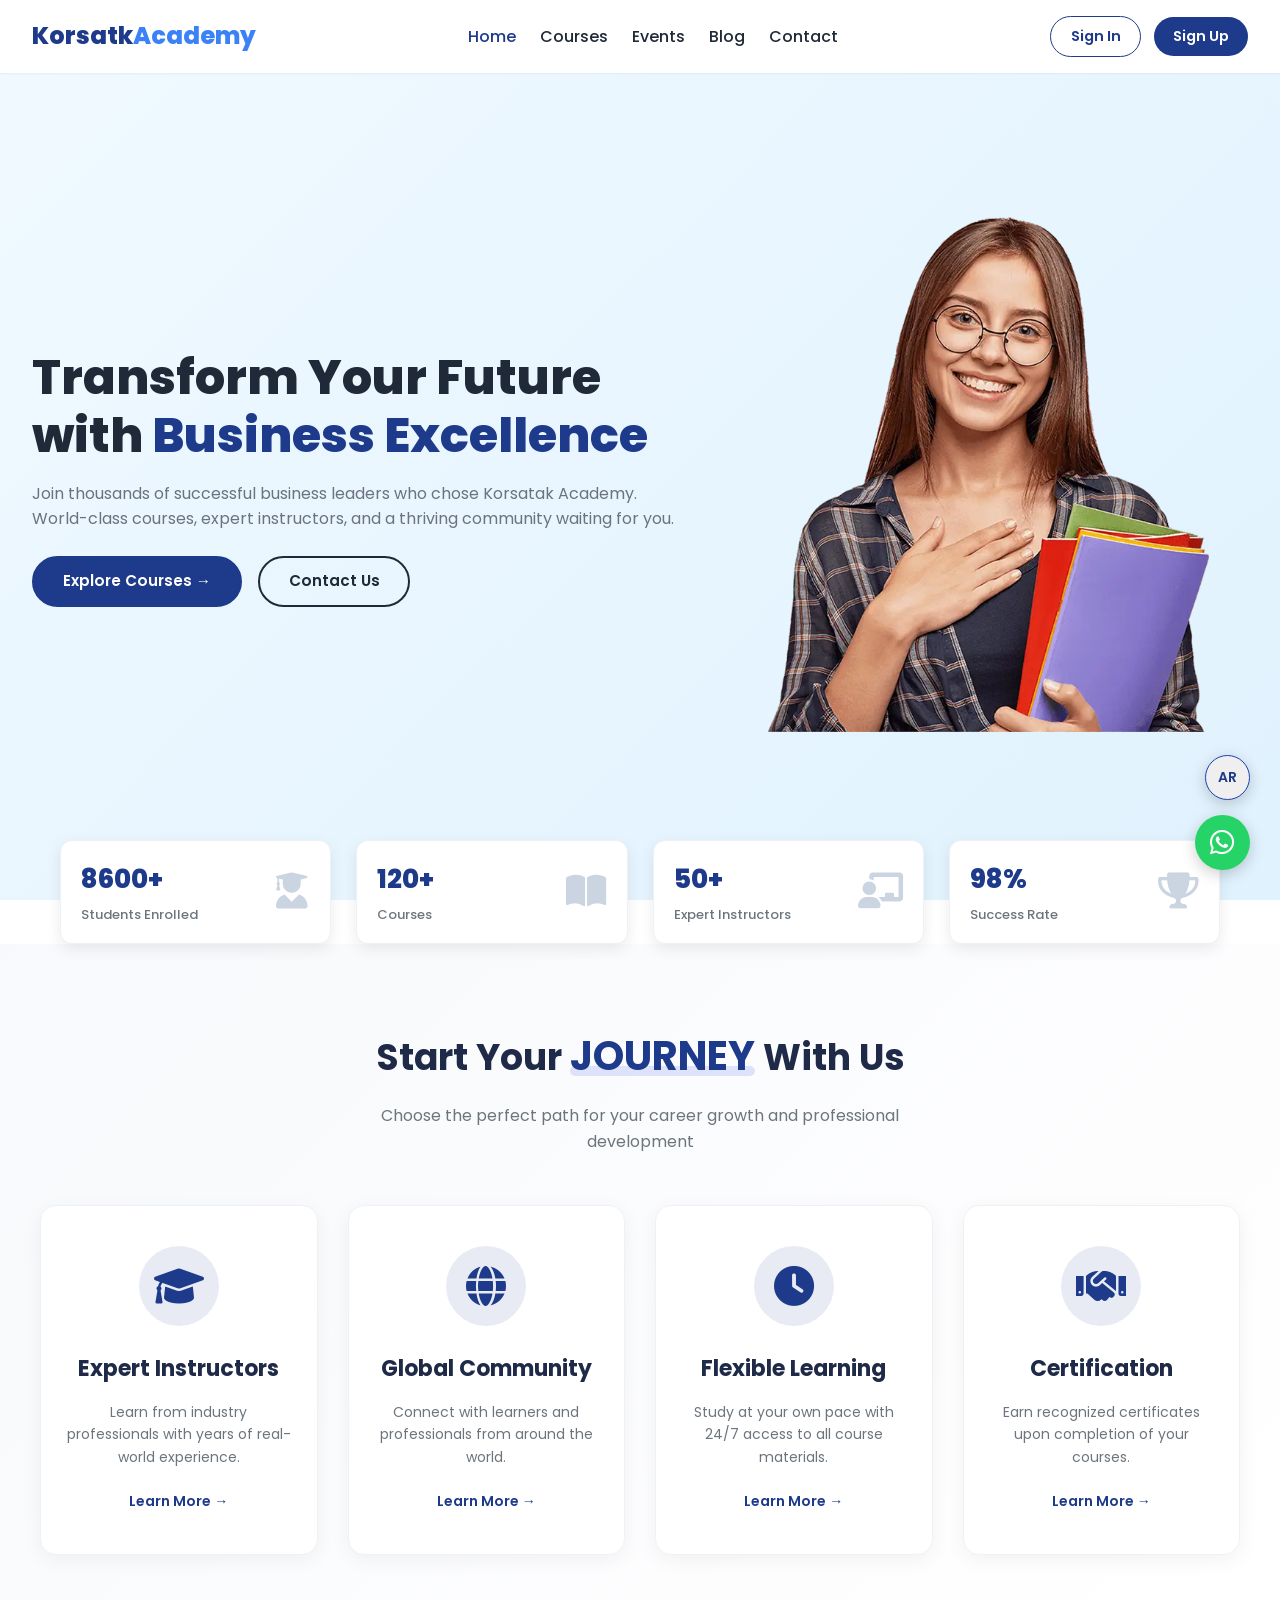
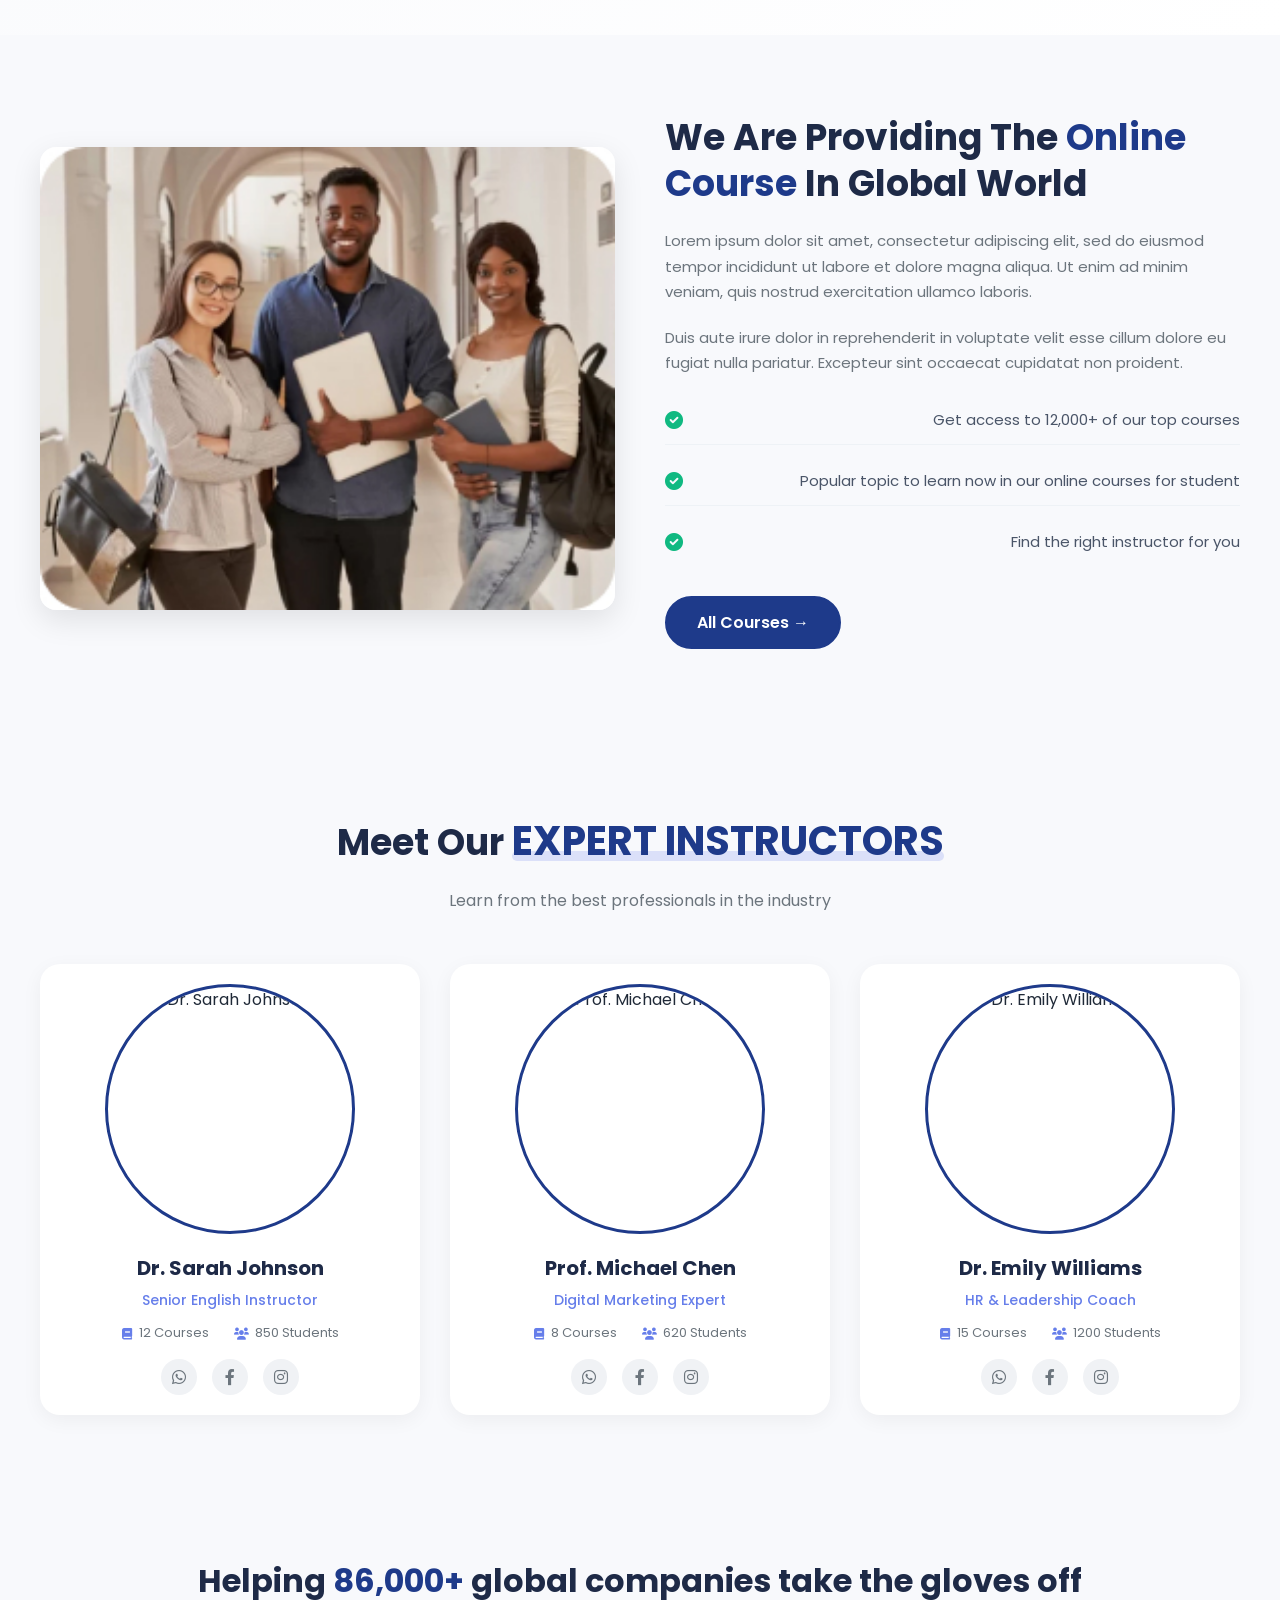
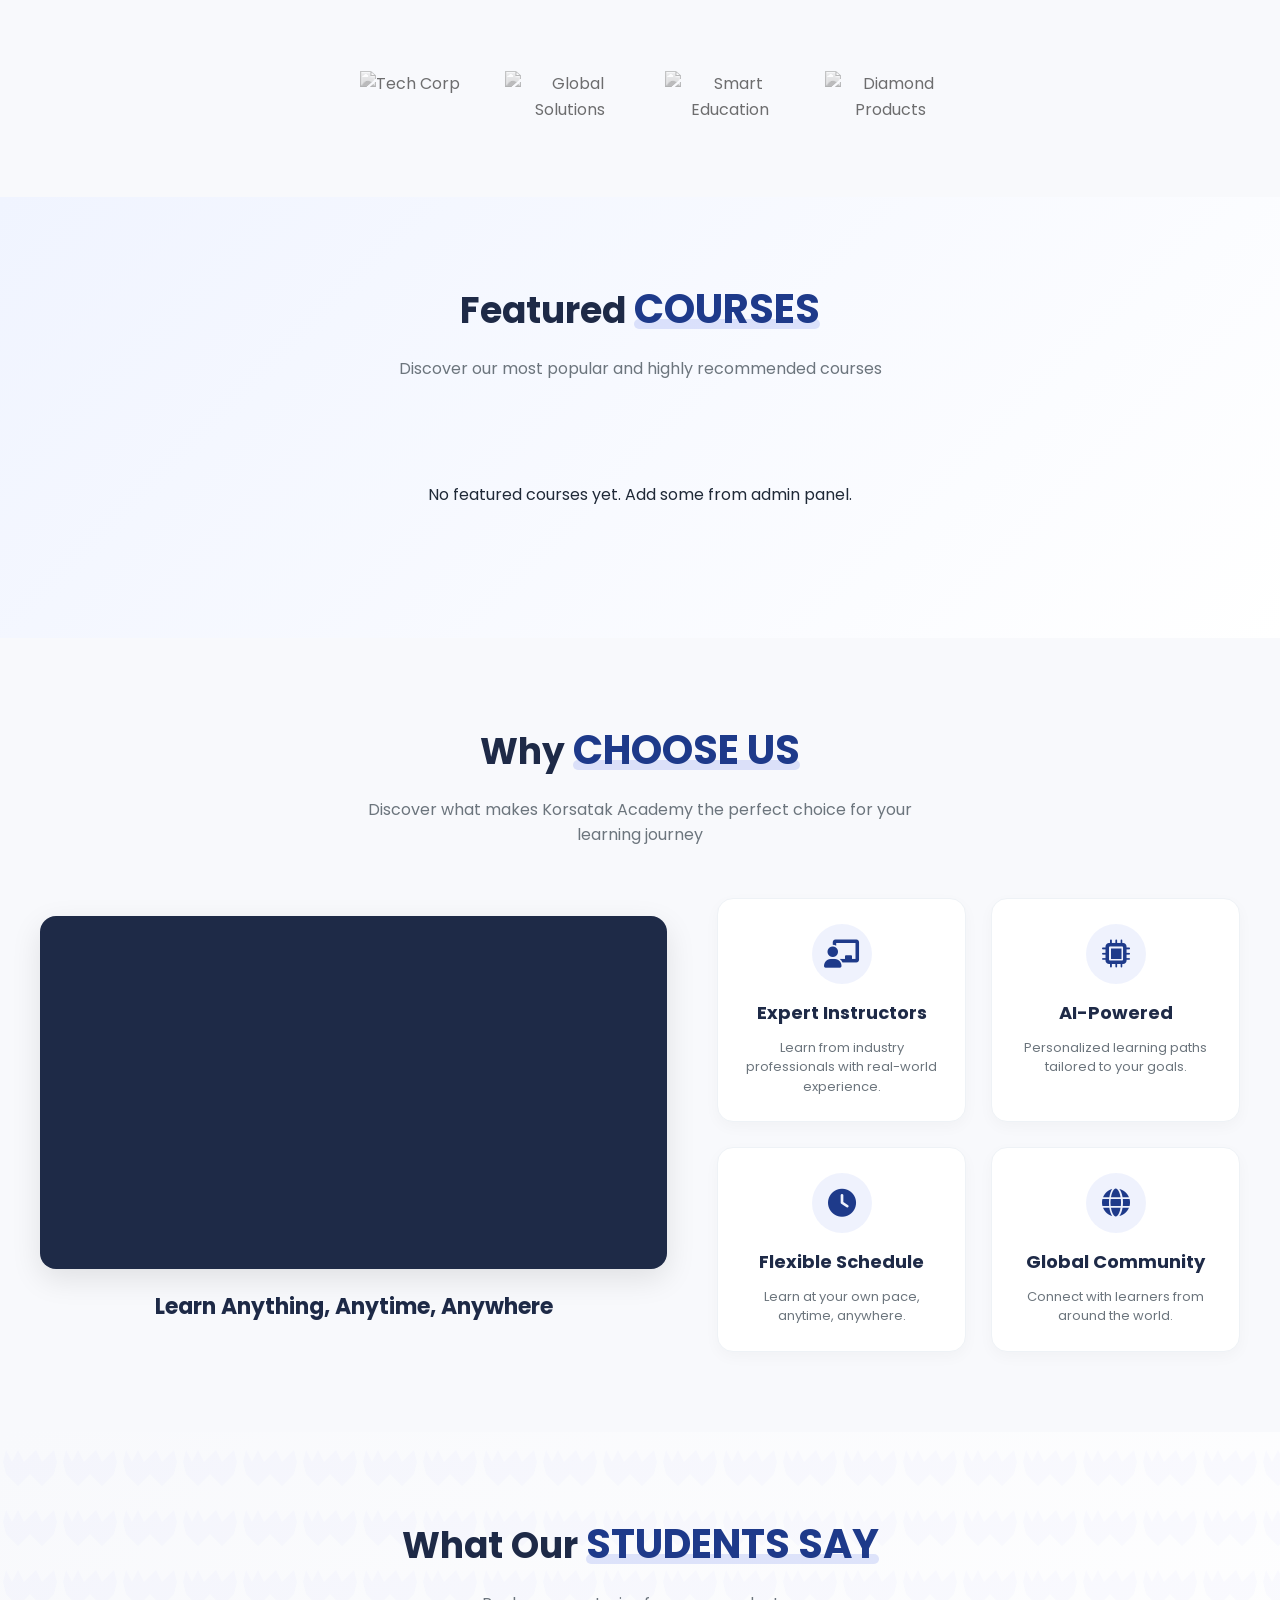
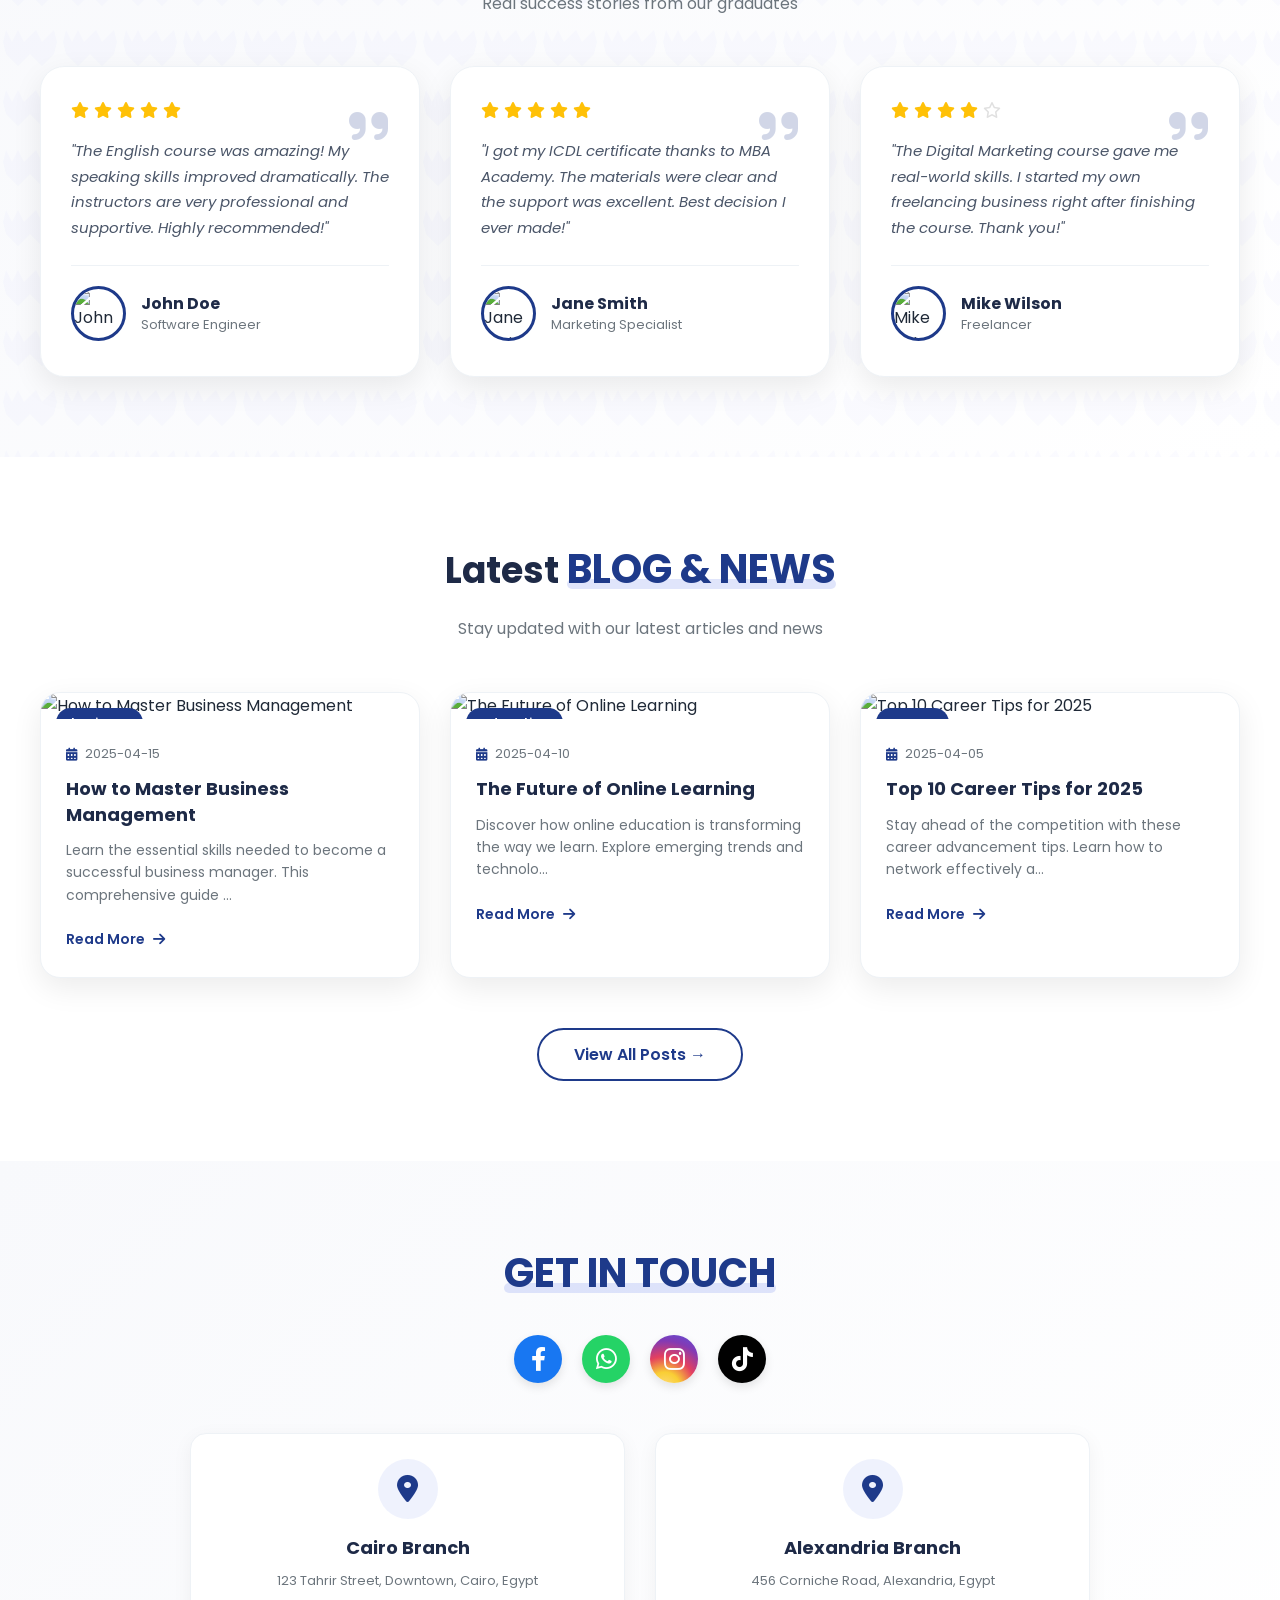
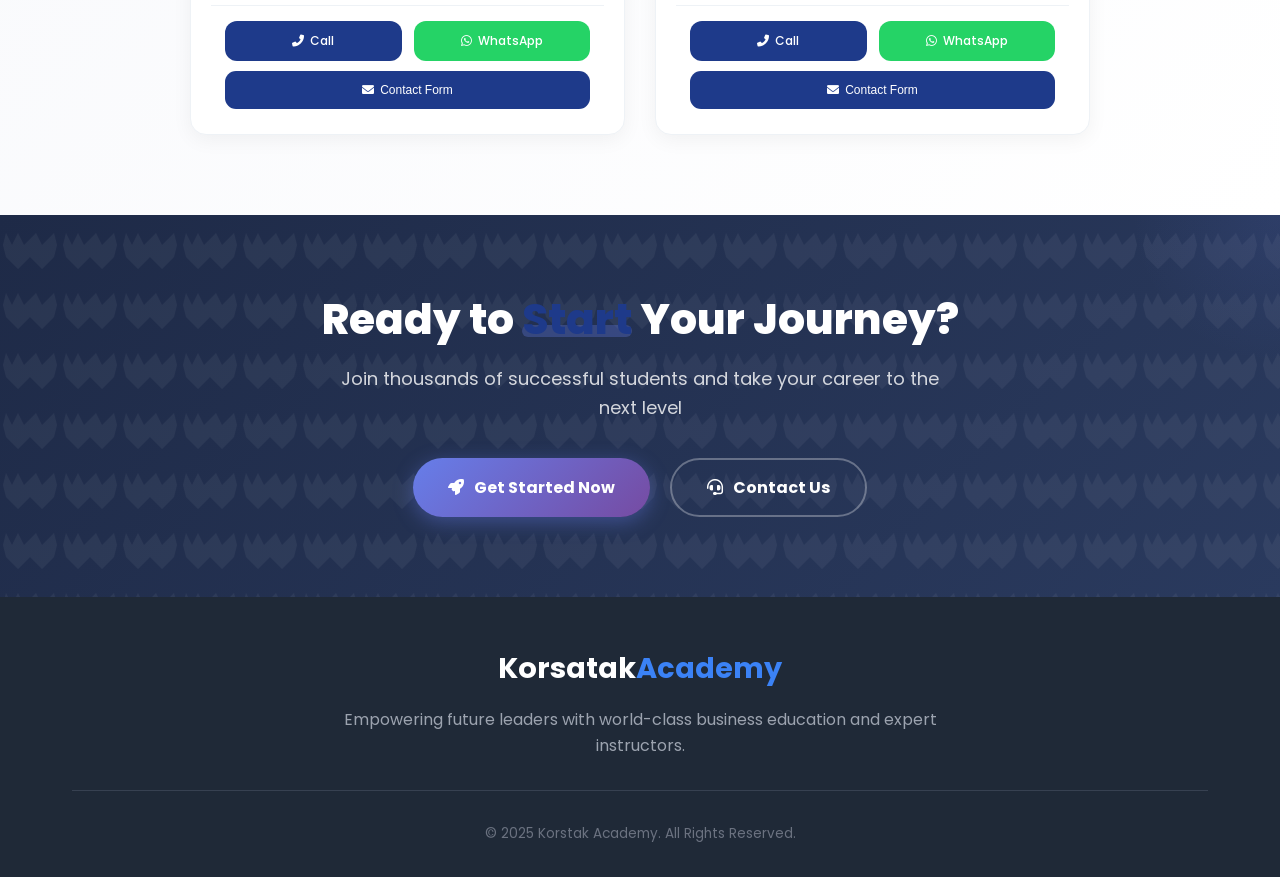
==== admin.html @ 178f2571 "Add files via upload" ====
<!DOCTYPE html>
<html>
<head>
    <meta charset="UTF-8">
    <meta name="viewport" content="width=device-width, initial-scale=1.0">
    <title>Admin Panel - Korsatak Academy</title>
    <!-- Font Awesome -->
    <link rel="stylesheet" href="https://cdnjs.cloudflare.com/ajax/libs/font-awesome/6.0.0-beta3/css/all.min.css">
    <!-- Google Fonts -->
    <link href="https://fonts.googleapis.com/css2?family=Cairo:wght@300;400;600;700;800&display=swap" rel="stylesheet">
    <!-- Admin CSS -->
    <link rel="stylesheet" href="css/admin.css">
</head>
<body>

    <div class="admin-container">
        <div class="admin-sidebar">
            <div class="admin-logo">
                <h2>Korsatak<span>Admin</span></h2>
            </div>
            <ul class="admin-menu">
                <li class="active" data-tab="dashboard">📊 Dashboard</li>
                <li data-tab="courses">📚 Courses</li>
                <li data-tab="instructors">👨‍🏫 Instructors</li>
                <li data-tab="testimonials">⭐ Testimonials</li>
                <li data-tab="branches">📍 Branches</li>
                <li data-tab="events">📅 Events</li>
                <li data-tab="blog">📝 Blog</li>
                <li data-tab="settings">⚙️ Site Settings</li>
            </ul>
        </div>
        
        <div class="admin-main">
            <div class="admin-header">
                <h1 id="pageTitle">Dashboard</h1>
                <button id="logoutBtn" class="logout-btn">Logout</button>
            </div>
            
            <div class="admin-content" id="adminContent">
                <div class="dashboard-stats" id="dashboardStats">
                    <div class="stat-card"><h3>Courses</h3><p id="statCourses">0</p></div>
                    <div class="stat-card"><h3>Instructors</h3><p id="statInstructors">0</p></div>
                    <div class="stat-card"><h3>Testimonials</h3><p id="statTestimonials">0</p></div>
                    <div class="stat-card"><h3>Branches</h3><p id="statBranches">0</p></div>
                    <div class="stat-card"><h3>Events</h3><p id="statEvents">0</p></div>
                    <div class="stat-card"><h3>Blog Posts</h3><p id="statBlog">0</p></div>
                </div>
            </div>
        </div>
    </div>

    <!-- Modal -->
    <div id="itemModal" class="admin-modal">
        <div class="modal-content">
            <span class="close-modal">&times;</span>
            <h2 id="modalTitle">Add Item</h2>
            <form id="itemForm">
                <div id="formFields"></div>
                <button type="submit" class="save-btn">Save</button>
            </form>
        </div>
    </div>

    <script src="js/admin.js"></script>
</body>
</html>
---- css/admin.css ----
/* ========== ADMIN PANEL STYLES ========== */
* {
    margin: 0;
    padding: 0;
    box-sizing: border-box;
}

body {
    font-family: 'Cairo', 'Poppins', sans-serif;
    background: #f0f2f5;
}

/* Admin Container */
.admin-container {
    display: flex;
    min-height: 100vh;
}

/* ========== SIDEBAR ========== */
.admin-sidebar {
    width: 280px;
    background: #1e2a47;
    color: white;
    position: fixed;
    height: 100vh;
    overflow-y: auto;
    transition: all 0.3s ease;
    z-index: 100;
}

.admin-logo {
    padding: 25px;
    text-align: center;
    border-bottom: 1px solid rgba(255, 255, 255, 0.1);
}

.admin-logo h2 {
    font-size: 24px;
    font-weight: 800;
}

.admin-logo h2 span {
    color: #667eea;
}

.admin-menu {
    list-style: none;
    padding: 20px 0;
}

.admin-menu li {
    padding: 14px 25px;
    cursor: pointer;
    transition: all 0.3s ease;
    display: flex;
    align-items: center;
    gap: 12px;
    font-size: 15px;
    font-weight: 500;
    border-left: 3px solid transparent;
}

.admin-menu li:hover {
    background: rgba(255, 255, 255, 0.08);
}

.admin-menu li.active {
    background: rgba(102, 126, 234, 0.2);
    border-left-color: #667eea;
    color: #667eea;
}

/* ========== MAIN CONTENT ========== */
.admin-main {
    flex: 1;
    margin-left: 280px;
    padding: 20px;
}

.admin-header {
    display: flex;
    justify-content: space-between;
    align-items: center;
    margin-bottom: 30px;
    padding-bottom: 20px;
    border-bottom: 1px solid #e0e0e0;
    background: white;
    padding: 15px 25px;
    border-radius: 12px;
    box-shadow: 0 2px 8px rgba(0, 0, 0, 0.05);
}

.admin-header h1 {
    font-size: 24px;
    font-weight: 700;
    color: #1e2a47;
}

.logout-btn {
    background: #dc2626;
    color: white;
    border: none;
    padding: 8px 20px;
    border-radius: 8px;
    cursor: pointer;
    font-weight: 600;
    transition: all 0.3s ease;
}

.logout-btn:hover {
    background: #b91c1c;
    transform: translateY(-2px);
}

/* ========== DASHBOARD STATS ========== */
.dashboard-stats {
    display: grid;
    grid-template-columns: repeat(auto-fill, minmax(220px, 1fr));
    gap: 20px;
}

.stat-card {
    background: white;
    padding: 25px;
    border-radius: 16px;
    text-align: center;
    box-shadow: 0 2px 10px rgba(0, 0, 0, 0.05);
    transition: all 0.3s ease;
}

.stat-card:hover {
    transform: translateY(-5px);
    box-shadow: 0 10px 25px rgba(0, 0, 0, 0.1);
}

.stat-card h3 {
    font-size: 16px;
    color: #6c757d;
    margin-bottom: 10px;
}

.stat-card p {
    font-size: 36px;
    font-weight: 800;
    color: #667eea;
}

/* ========== DATA TABLE ========== */
.data-table {
    background: white;
    border-radius: 16px;
    overflow: hidden;
    box-shadow: 0 2px 10px rgba(0, 0, 0, 0.05);
}

.data-table table {
    width: 100%;
    border-collapse: collapse;
}

.data-table th,
.data-table td {
    padding: 15px 20px;
    text-align: left;
    border-bottom: 1px solid #eef2f6;
}

.data-table th {
    background: #f8f9fc;
    font-weight: 700;
    color: #1e2a47;
    font-size: 14px;
}

.data-table td {
    font-size: 14px;
    color: #4a5568;
}

.data-table tr:hover {
    background: #f8f9fc;
}

/* Actions Buttons */
.actions {
    display: flex;
    gap: 10px;
}

.edit-btn, .delete-btn {
    padding: 6px 14px;
    border: none;
    border-radius: 6px;
    cursor: pointer;
    font-size: 12px;
    font-weight: 600;
    transition: all 0.3s ease;
}

.edit-btn {
    background: #f59e0b;
    color: white;
}

.edit-btn:hover {
    background: #d97706;
    transform: translateY(-2px);
}

.delete-btn {
    background: #dc2626;
    color: white;
}

.delete-btn:hover {
    background: #b91c1c;
    transform: translateY(-2px);
}

/* Add Button */
.add-btn {
    background: #667eea;
    color: white;
    border: none;
    padding: 12px 24px;
    border-radius: 10px;
    cursor: pointer;
    font-weight: 600;
    margin-bottom: 20px;
    transition: all 0.3s ease;
    display: inline-flex;
    align-items: center;
    gap: 8px;
}

.add-btn:hover {
    background: #5a67d8;
    transform: translateY(-2px);
}

/* ========== MODAL ========== */
.admin-modal {
    display: none;
    position: fixed;
    top: 0;
    left: 0;
    width: 100%;
    height: 100%;
    background: rgba(0, 0, 0, 0.5);
    z-index: 1000;
    align-items: center;
    justify-content: center;
}

.modal-content {
    background: white;
    max-width: 600px;
    width: 90%;
    border-radius: 20px;
    padding: 30px;
    position: relative;
    max-height: 90vh;
    overflow-y: auto;
    animation: modalFadeIn 0.3s ease;
}

@keyframes modalFadeIn {
    from {
        opacity: 0;
        transform: translateY(-30px);
    }
    to {
        opacity: 1;
        transform: translateY(0);
    }
}

.close-modal {
    position: absolute;
    top: 15px;
    right: 20px;
    font-size: 28px;
    cursor: pointer;
    color: #999;
    transition: all 0.3s ease;
}

.close-modal:hover {
    color: #333;
}

.modal-content h2 {
    margin-bottom: 25px;
    color: #1e2a47;
    font-size: 24px;
    font-weight: 700;
}

/* Form Groups */
.form-group {
    margin-bottom: 18px;
}

.form-group label {
    display: block;
    margin-bottom: 6px;
    font-weight: 600;
    color: #333;
    font-size: 14px;
}

.form-group input,
.form-group textarea,
.form-group select {
    width: 100%;
    padding: 12px;
    border: 1px solid #ddd;
    border-radius: 10px;
    font-family: inherit;
    font-size: 14px;
    transition: all 0.3s ease;
}

.form-group input:focus,
.form-group textarea:focus,
.form-group select:focus {
    outline: none;
    border-color: #667eea;
    box-shadow: 0 0 0 3px rgba(102, 126, 234, 0.1);
}

.form-group textarea {
    resize: vertical;
    min-height: 80px;
}

/* Checkbox style */
.form-group input[type="checkbox"] {
    width: auto;
    margin-right: 10px;
}

/* Save Button */
.save-btn {
    background: #667eea;
    color: white;
    border: none;
    padding: 14px;
    border-radius: 12px;
    cursor: pointer;
    font-weight: 700;
    font-size: 16px;
    width: 100%;
    margin-top: 15px;
    transition: all 0.3s ease;
}

.save-btn:hover {
    background: #5a67d8;
    transform: translateY(-2px);
}

/* Error Message */
.error {
    text-align: center;
    padding: 40px;
    color: #dc2626;
    font-size: 16px;
}

/* ========== RESPONSIVE ========== */
@media (max-width: 992px) {
    .admin-sidebar {
        width: 80px;
    }
    
    .admin-sidebar .admin-logo h2,
    .admin-sidebar .admin-menu li span {
        display: none;
    }
    
    .admin-menu li {
        justify-content: center;
        padding: 15px;
    }
    
    .admin-main {
        margin-left: 80px;
    }
    
    .dashboard-stats {
        grid-template-columns: repeat(auto-fill, minmax(180px, 1fr));
    }
}

@media (max-width: 768px) {
    .admin-header {
        flex-direction: column;
        gap: 15px;
        text-align: center;
    }
    
    .dashboard-stats {
        grid-template-columns: 1fr;
    }
    
    .data-table {
        overflow-x: auto;
    }
    
    .data-table th,
    .data-table td {
        padding: 10px 12px;
    }
    
    .actions {
        flex-direction: column;
        gap: 5px;
    }
}
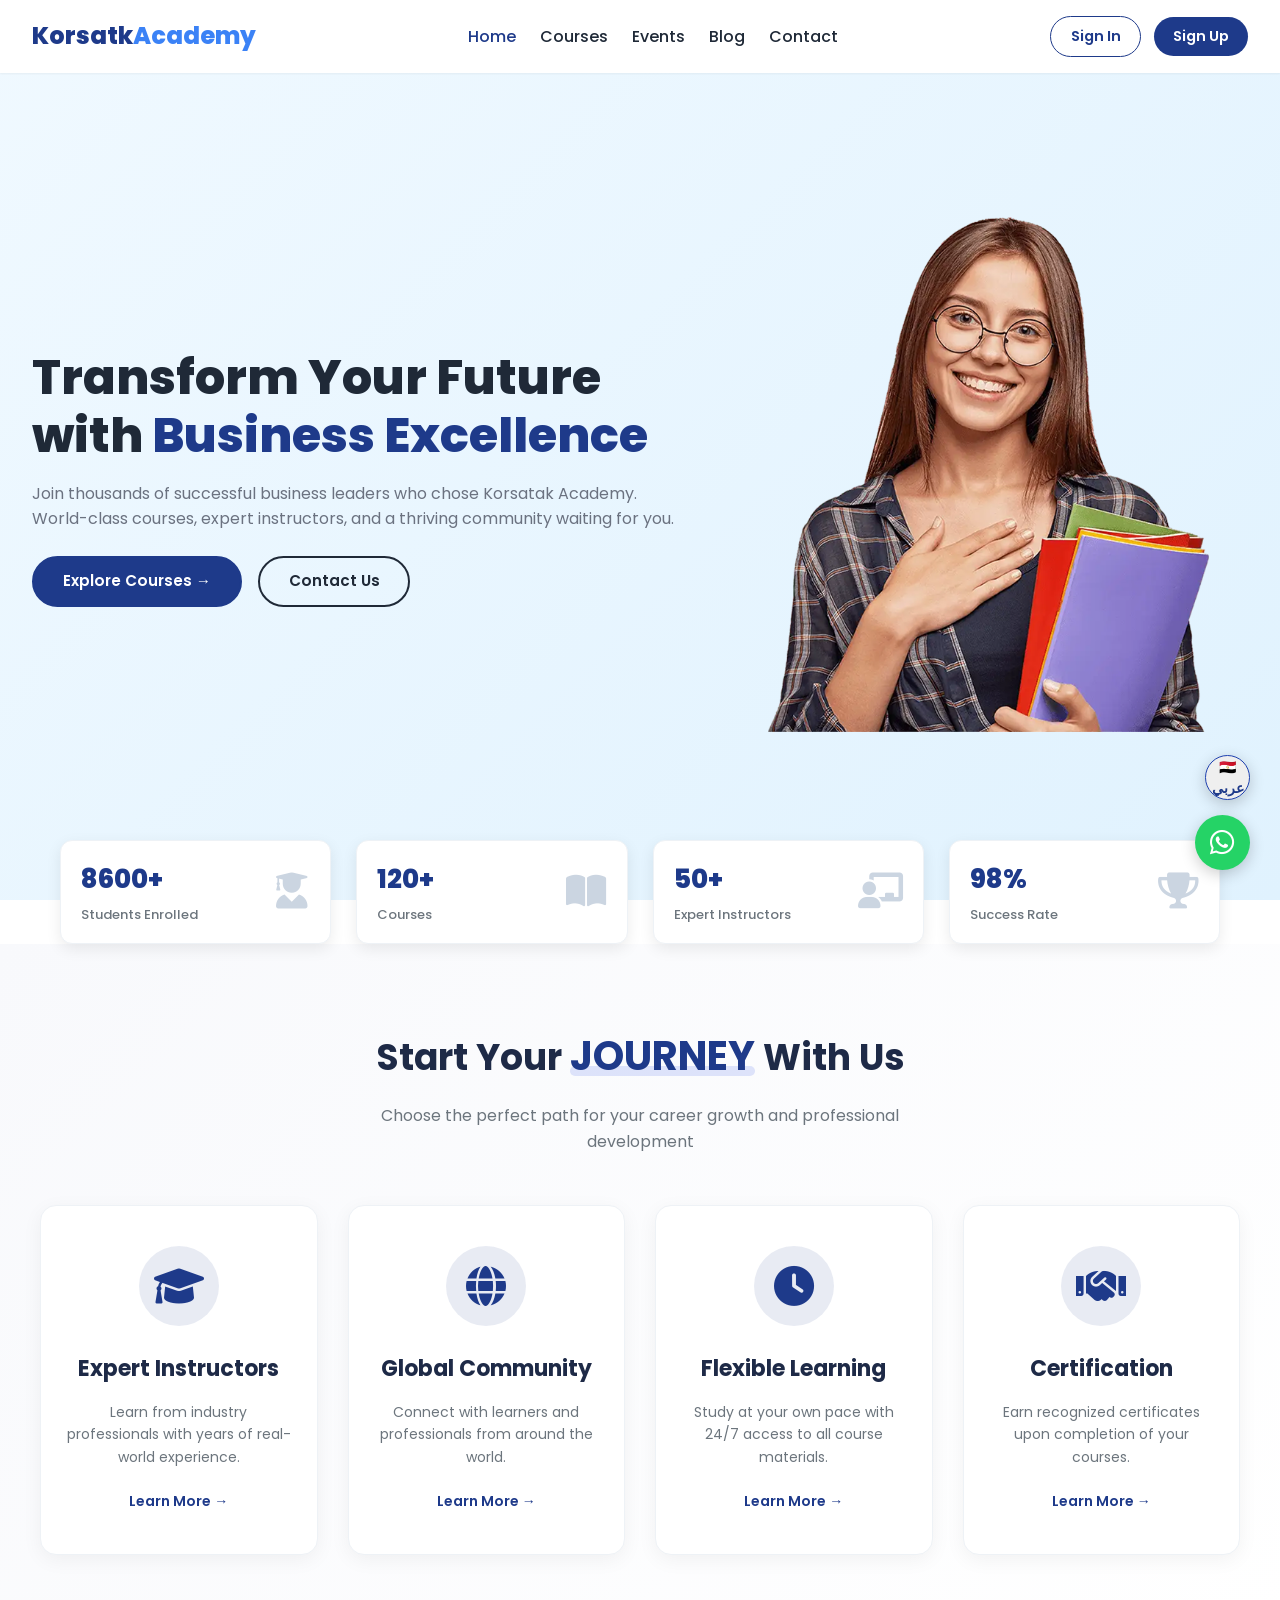
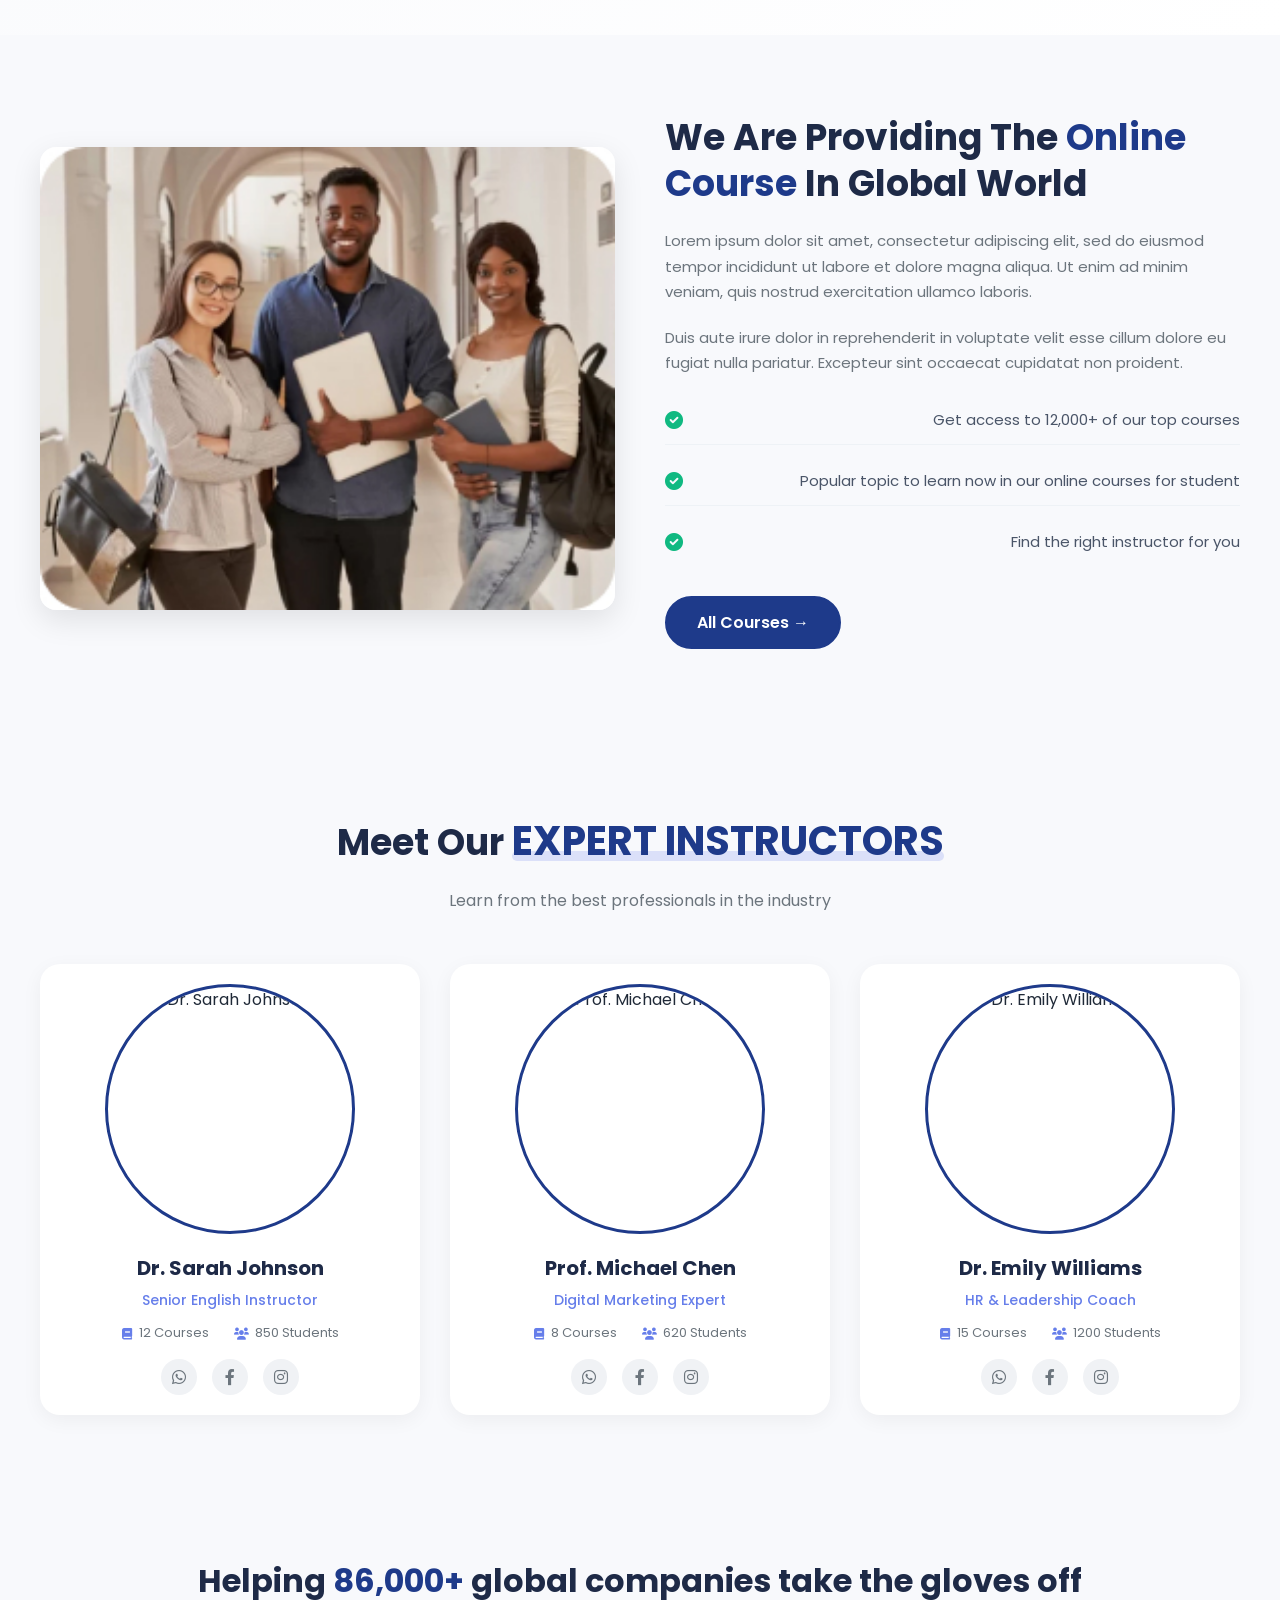
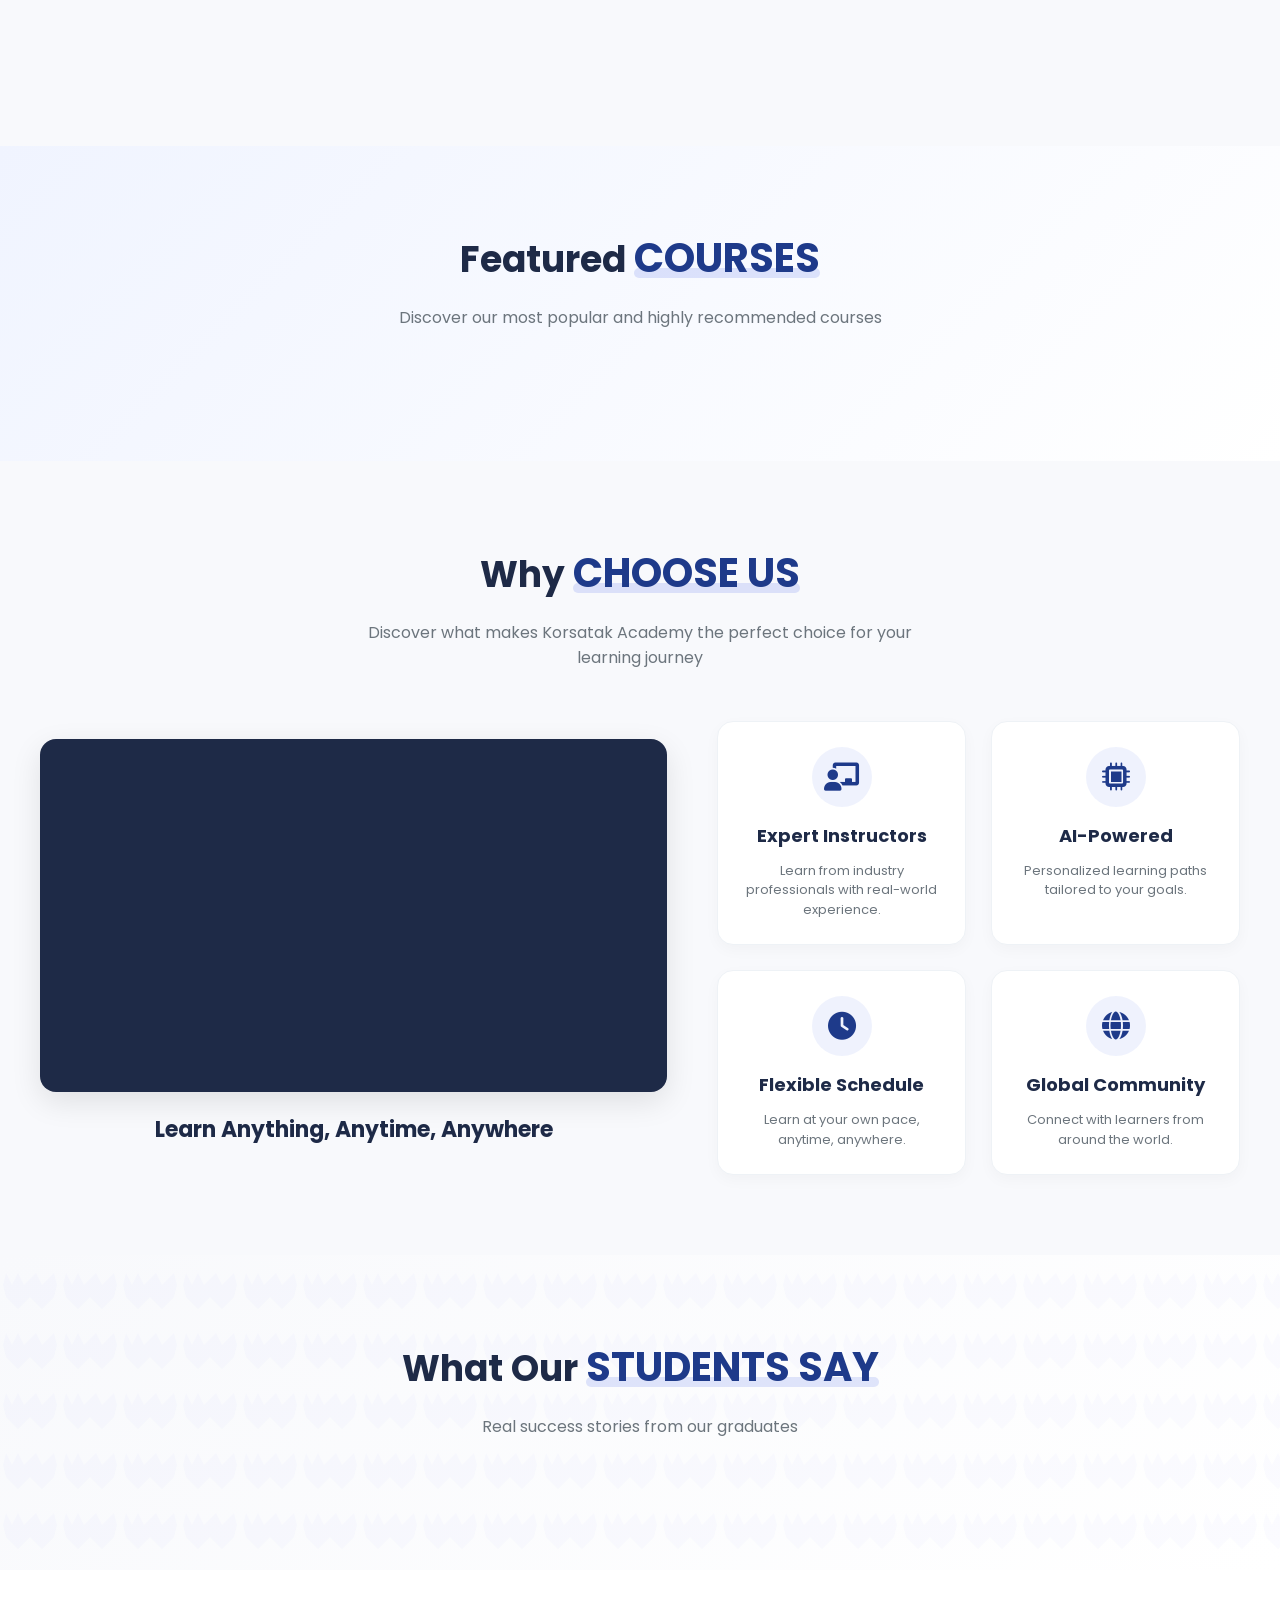
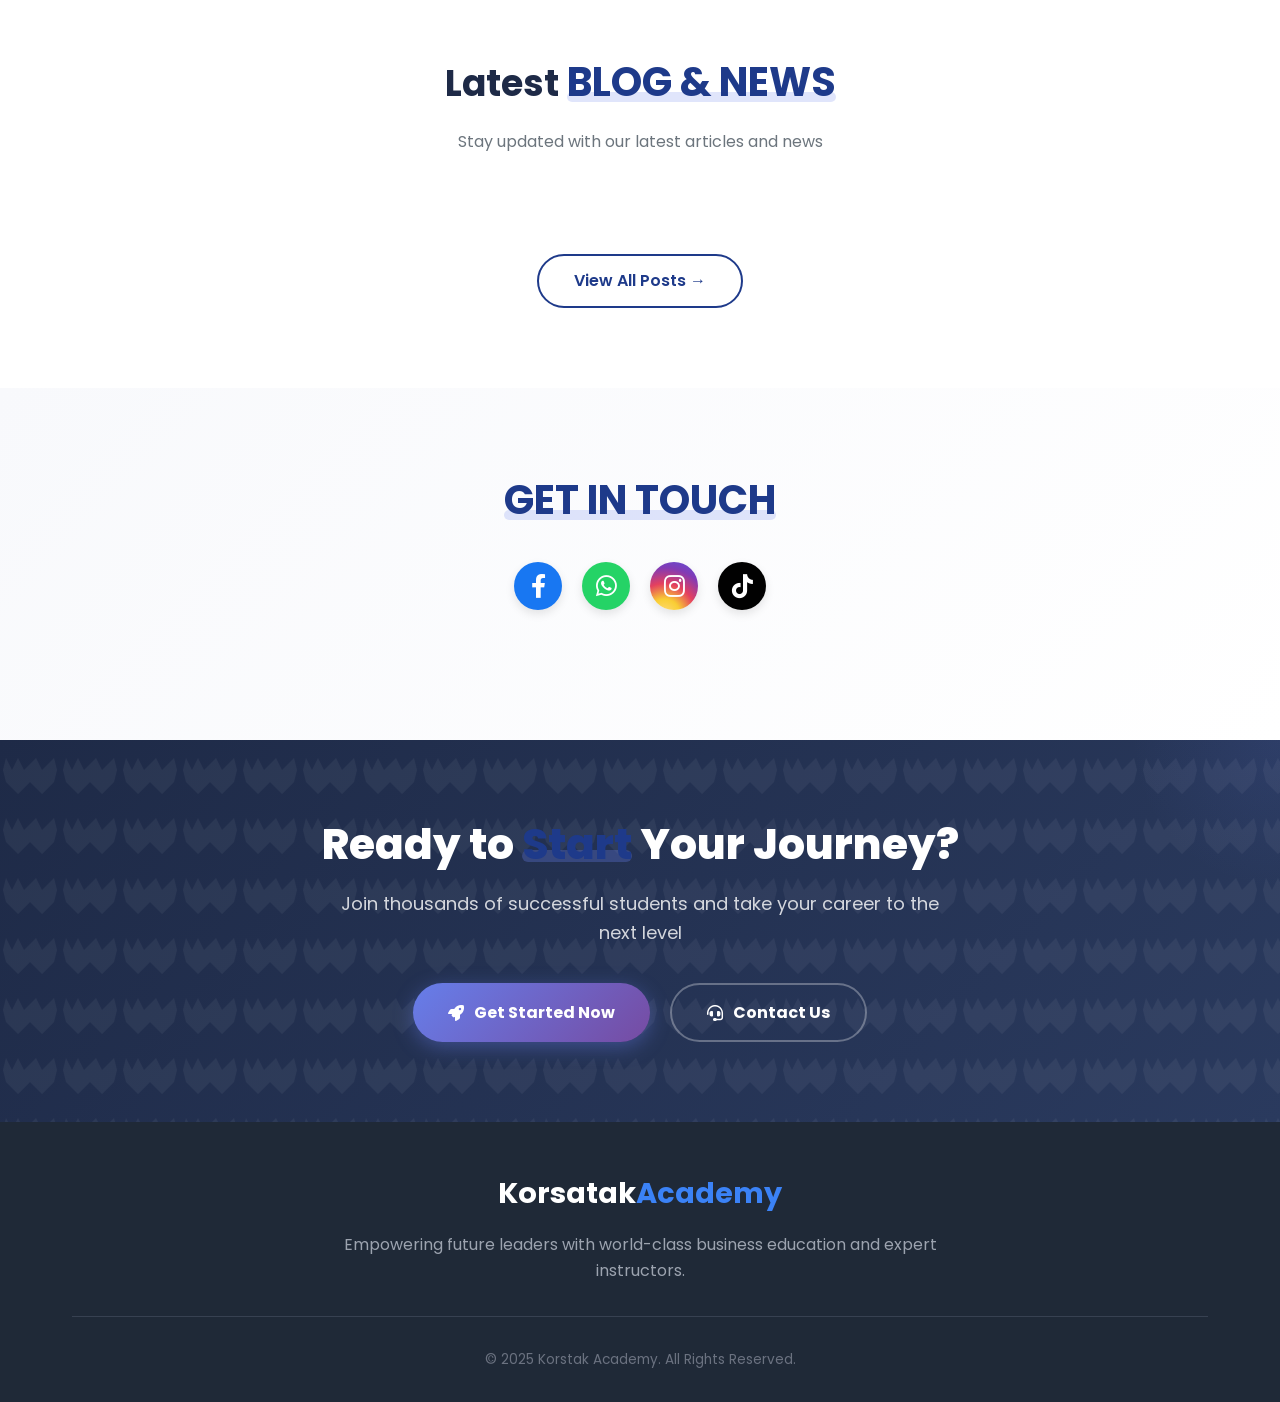
==== commit 302b2cbe: "Update admin.html" ====
--- a/admin.html
+++ b/admin.html
@@ -9,7 +9,7 @@
     <!-- Google Fonts -->
     <link href="https://fonts.googleapis.com/css2?family=Cairo:wght@300;400;600;700;800&display=swap" rel="stylesheet">
     <!-- Admin CSS -->
-    <link rel="stylesheet" href="css/admin.css">
+    <link rel="stylesheet" href="/css/admin.css">
 </head>
 <body>
 
@@ -27,6 +27,7 @@
                 <li data-tab="events">📅 Events</li>
                 <li data-tab="blog">📝 Blog</li>
                 <li data-tab="settings">⚙️ Site Settings</li>
+                <li data-tab="partners">🤝 Partners</li>
             </ul>
         </div>
         
@@ -61,6 +62,6 @@
         </div>
     </div>
 
-    <script src="js/admin.js"></script>
+    <script src="/js/admin.js"></script>
 </body>
-</html>+</html>
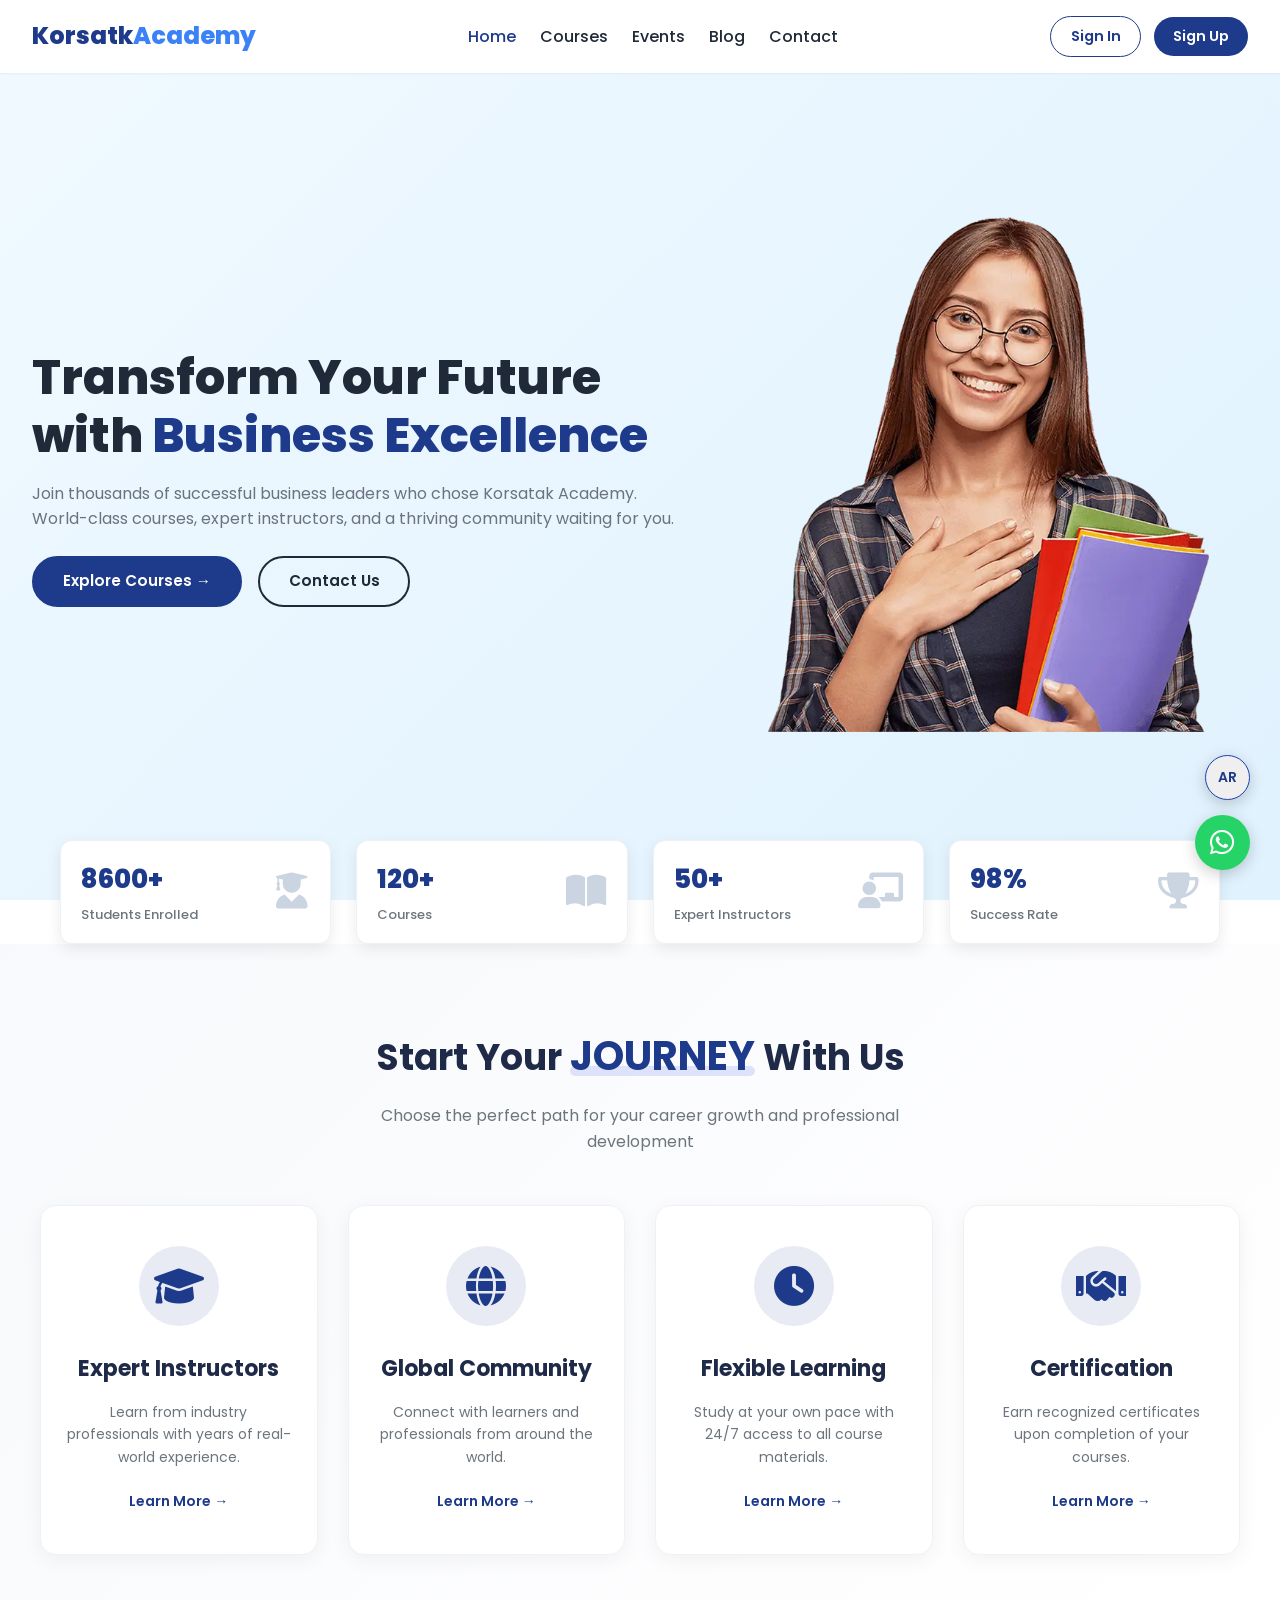
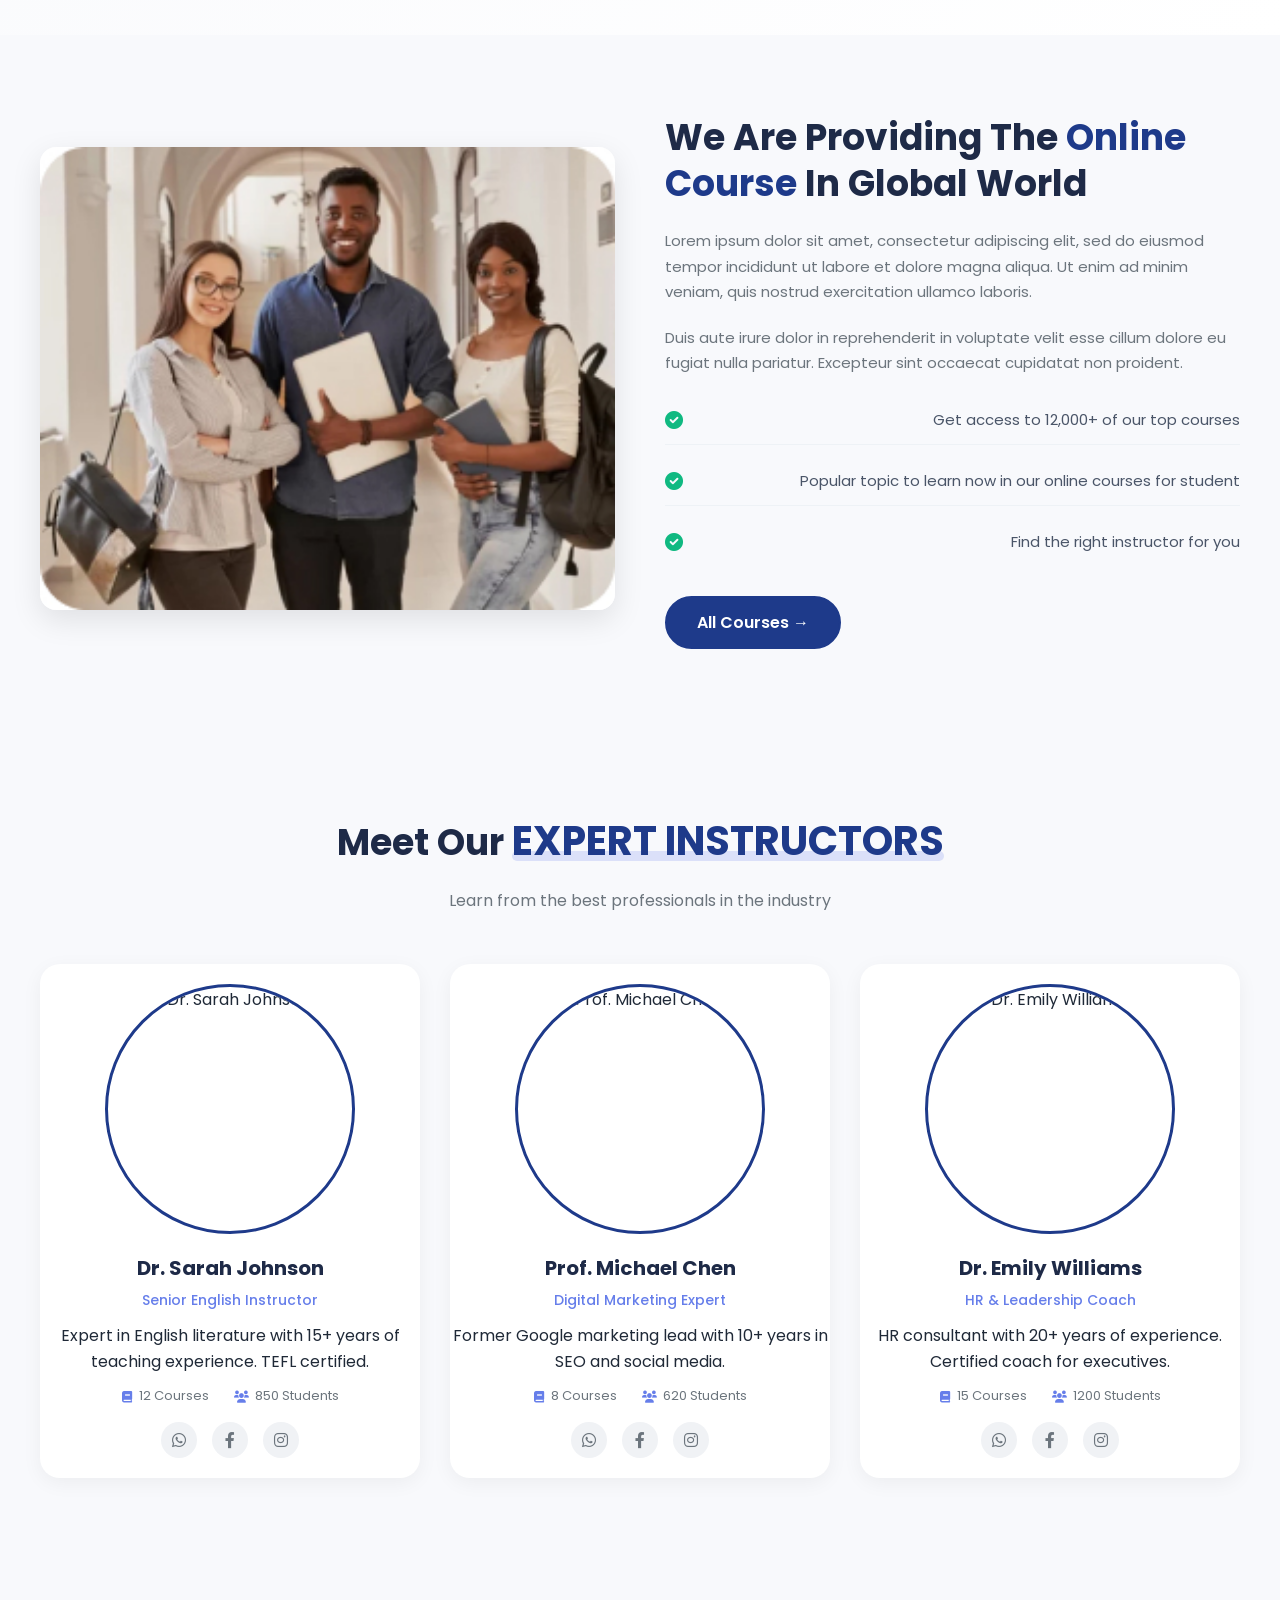
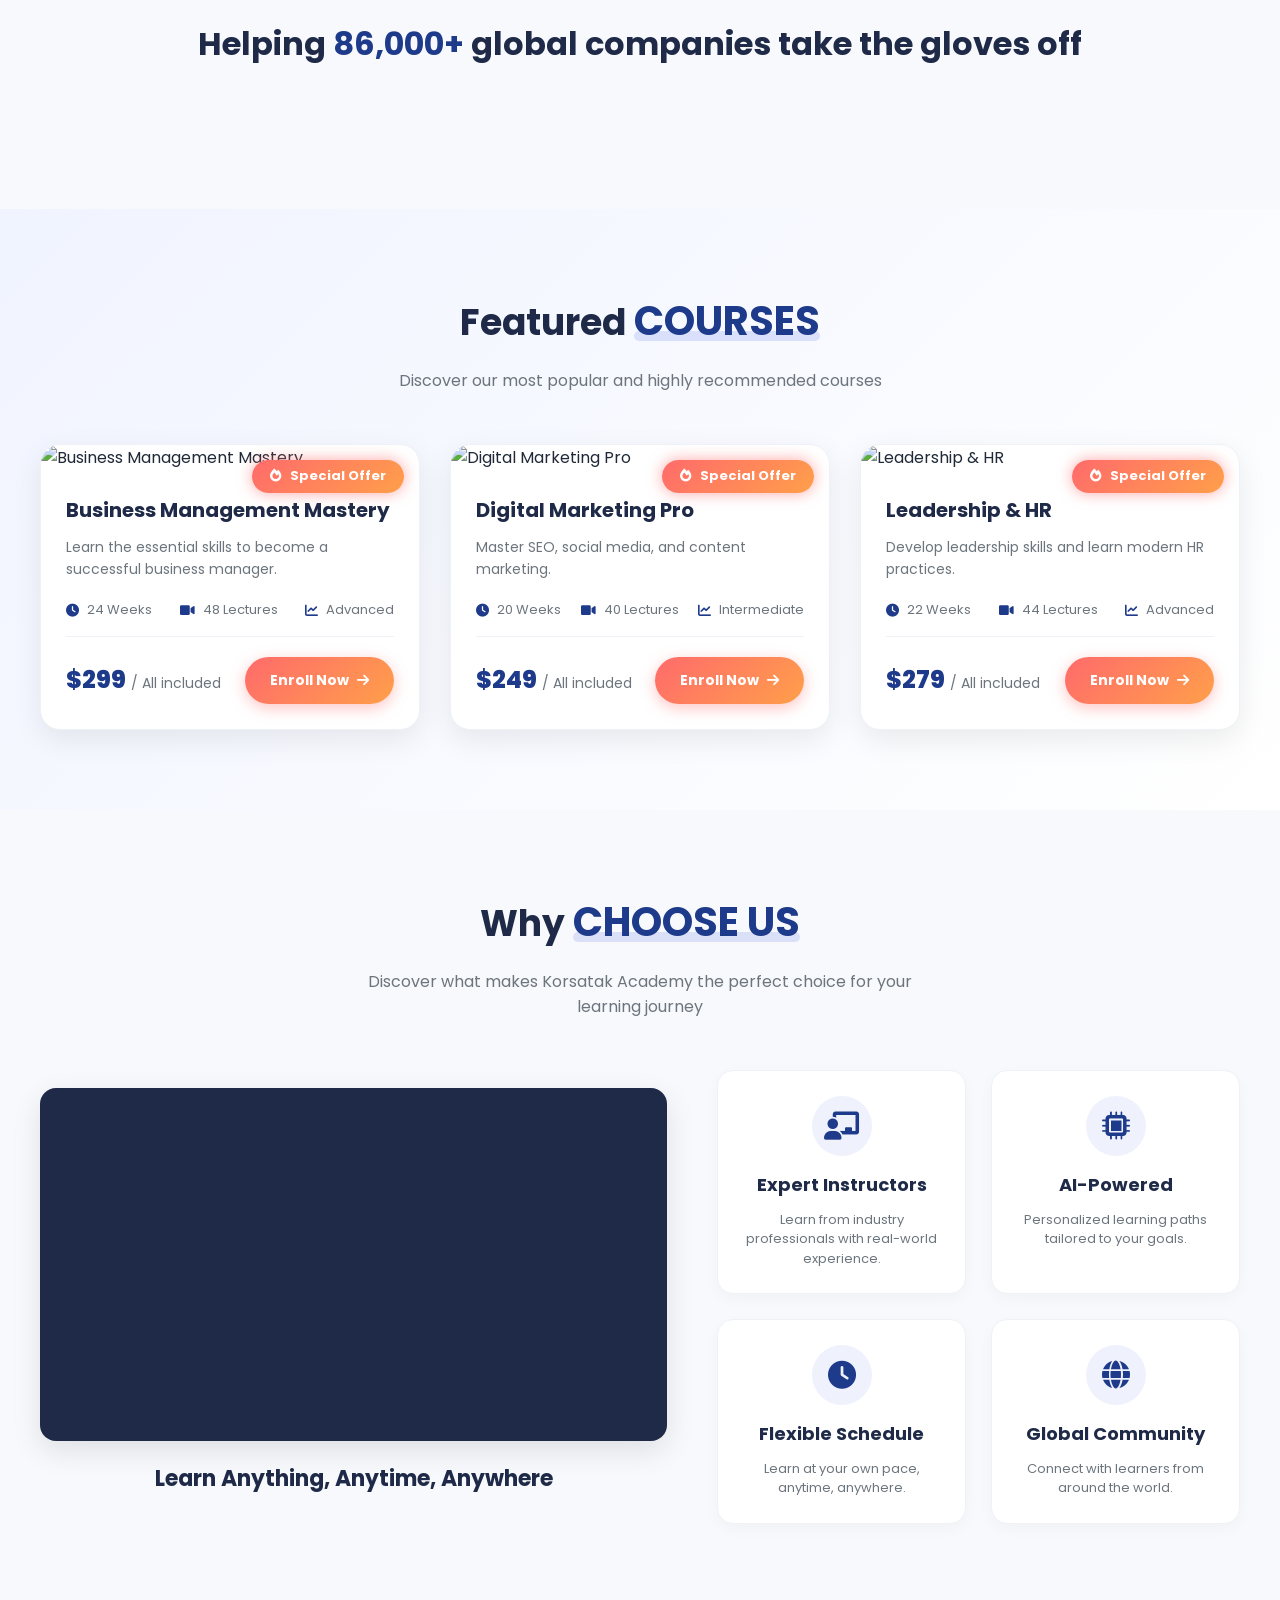
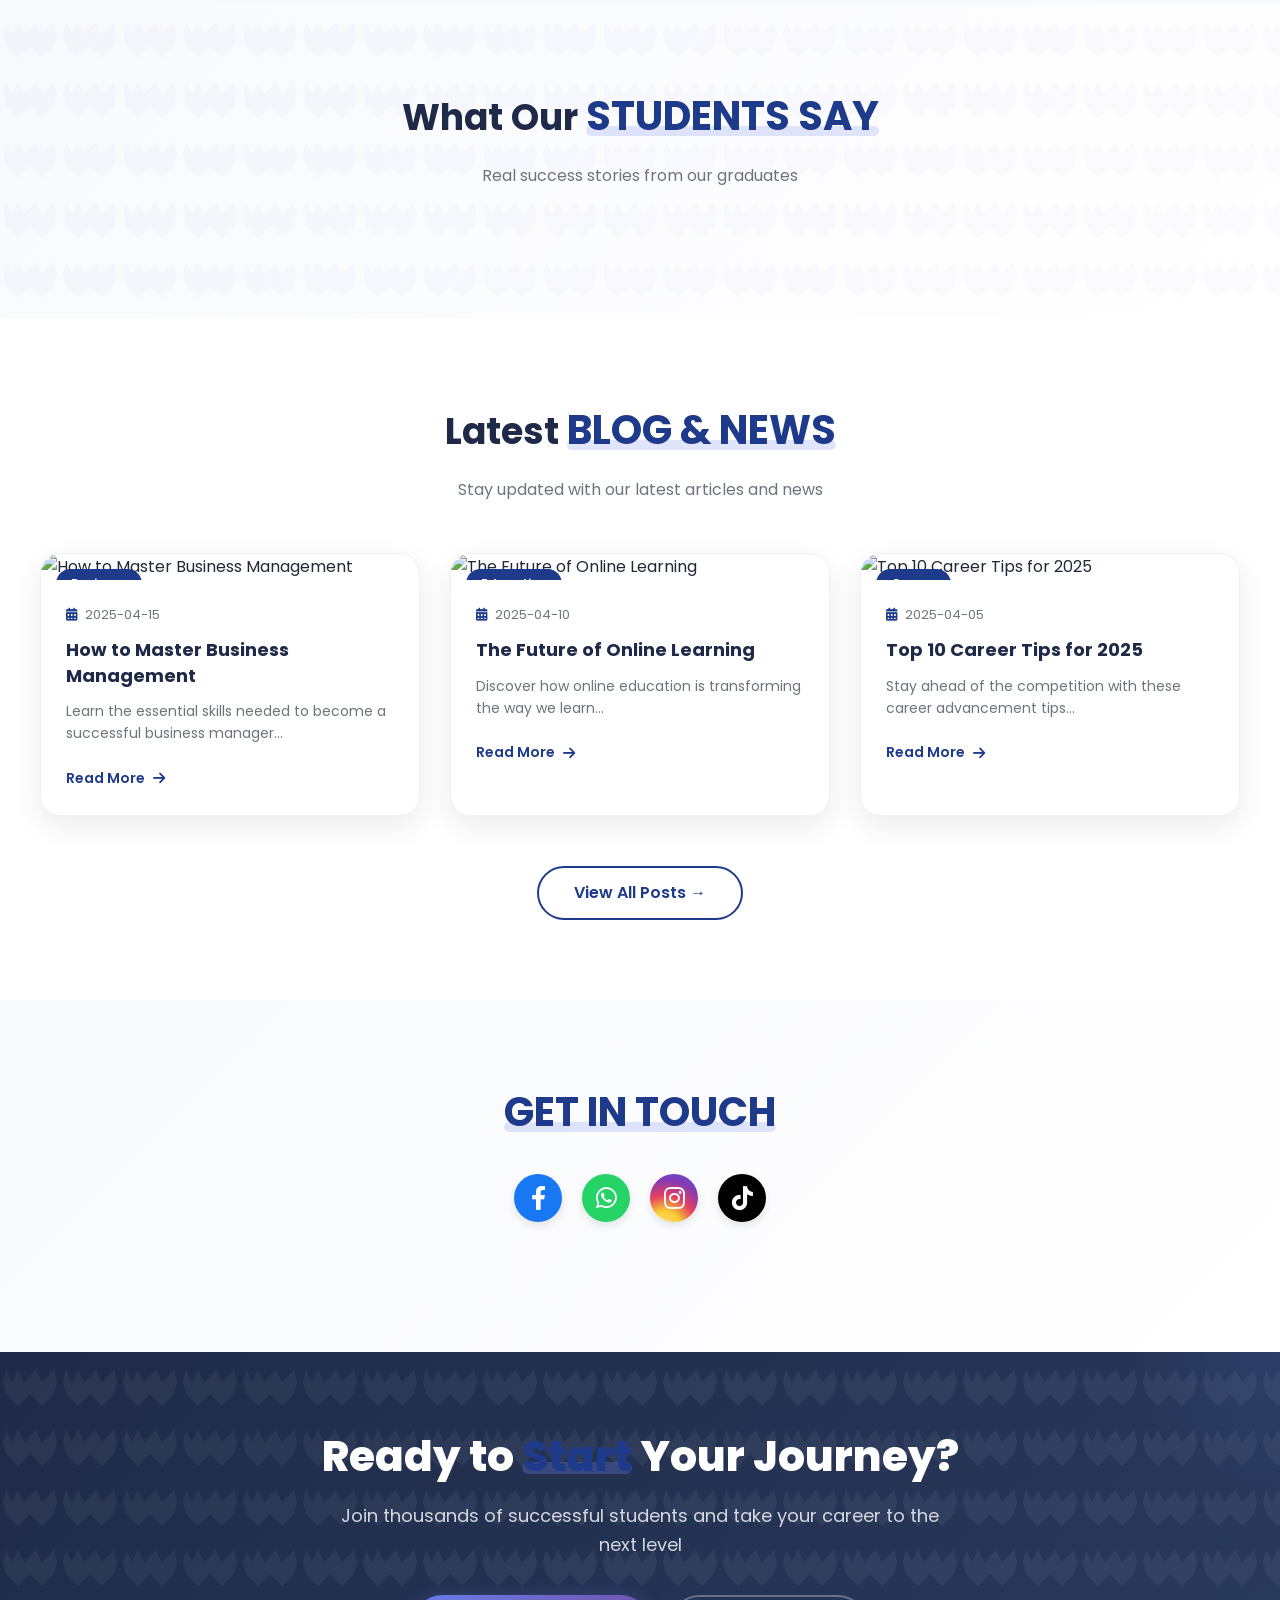
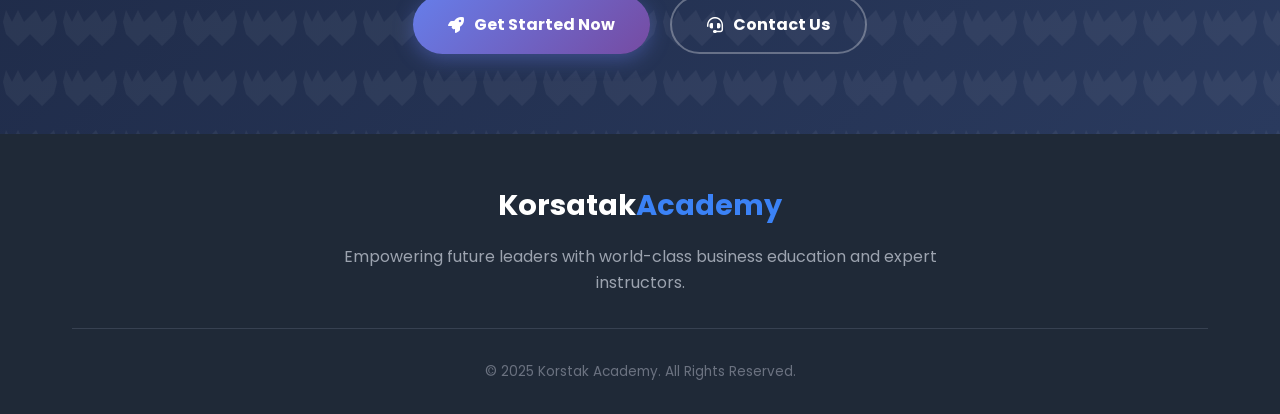
==== commit 97e3ac6d: "Update admin.html" ====
--- a/admin.html
+++ b/admin.html
@@ -62,6 +62,7 @@
         </div>
     </div>
 
+    <script src="/js/config.js"></script>
     <script src="/js/admin.js"></script>
 </body>
 </html>
